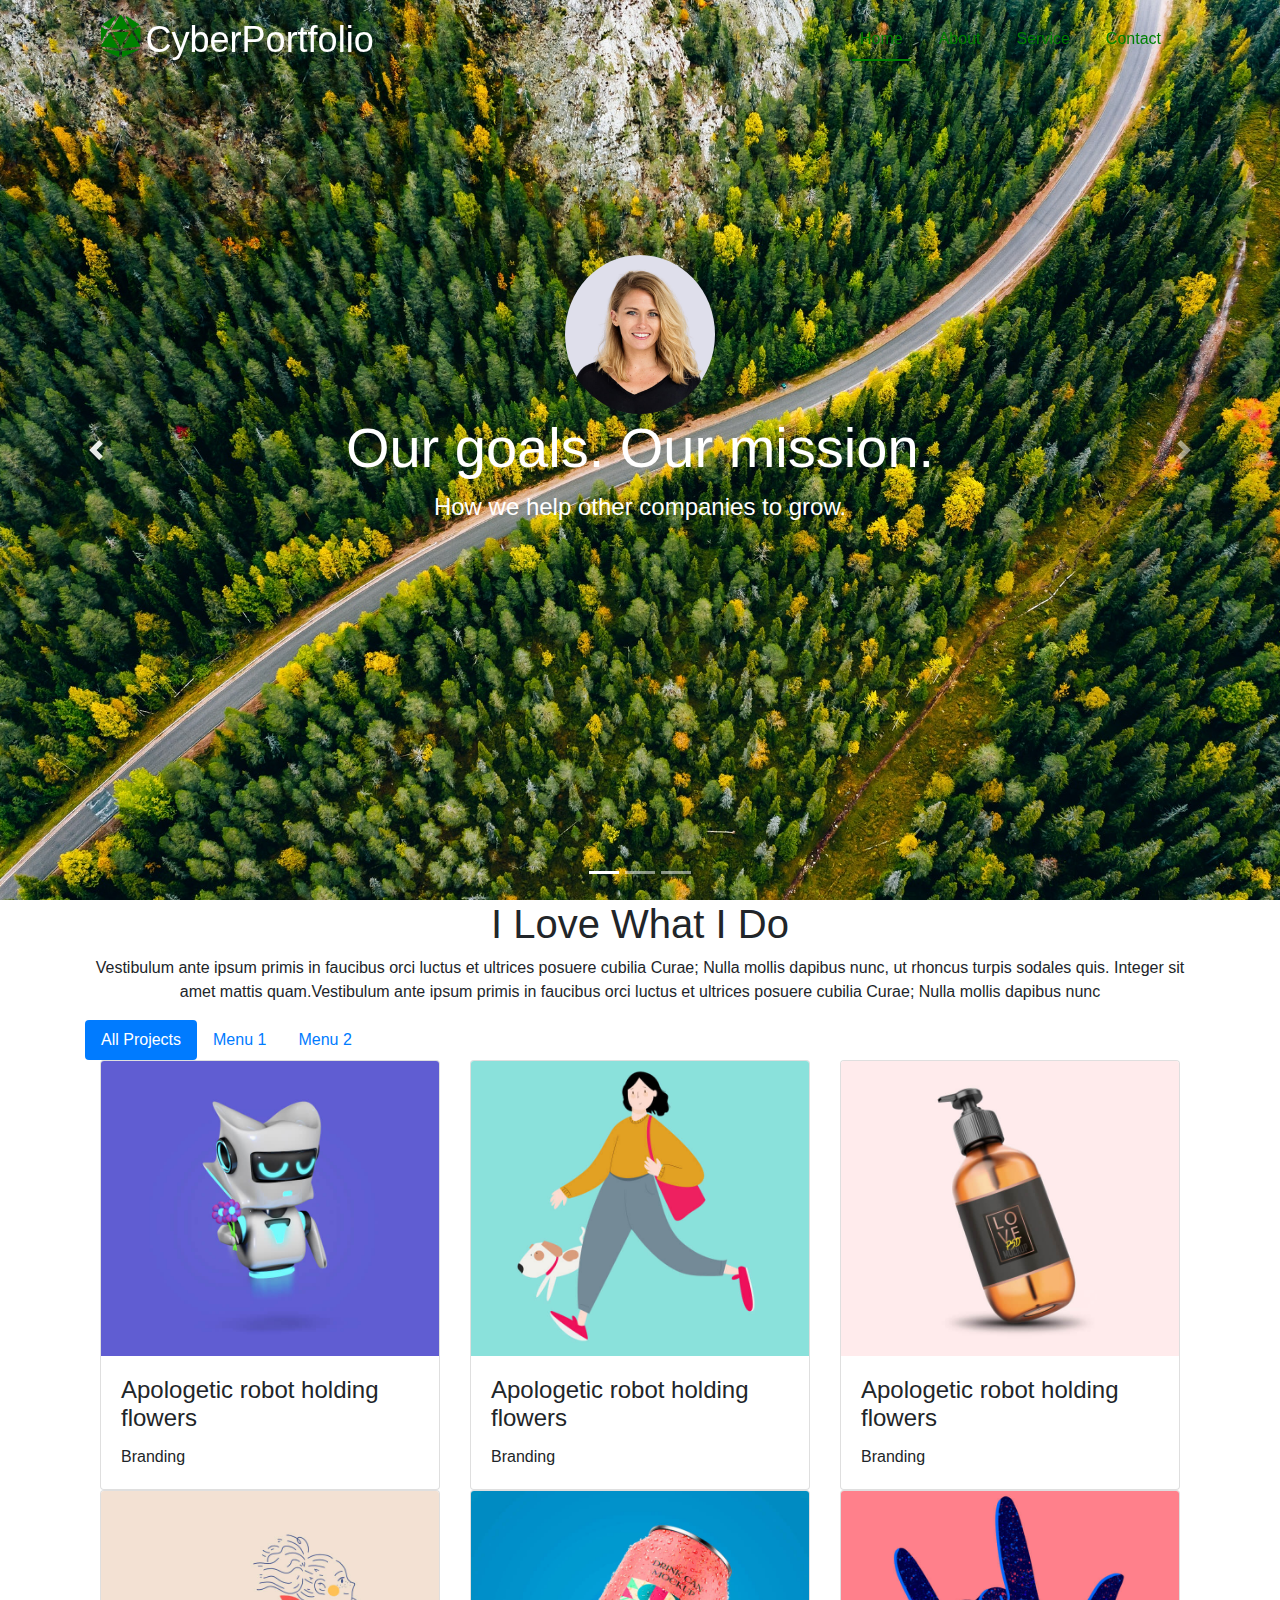
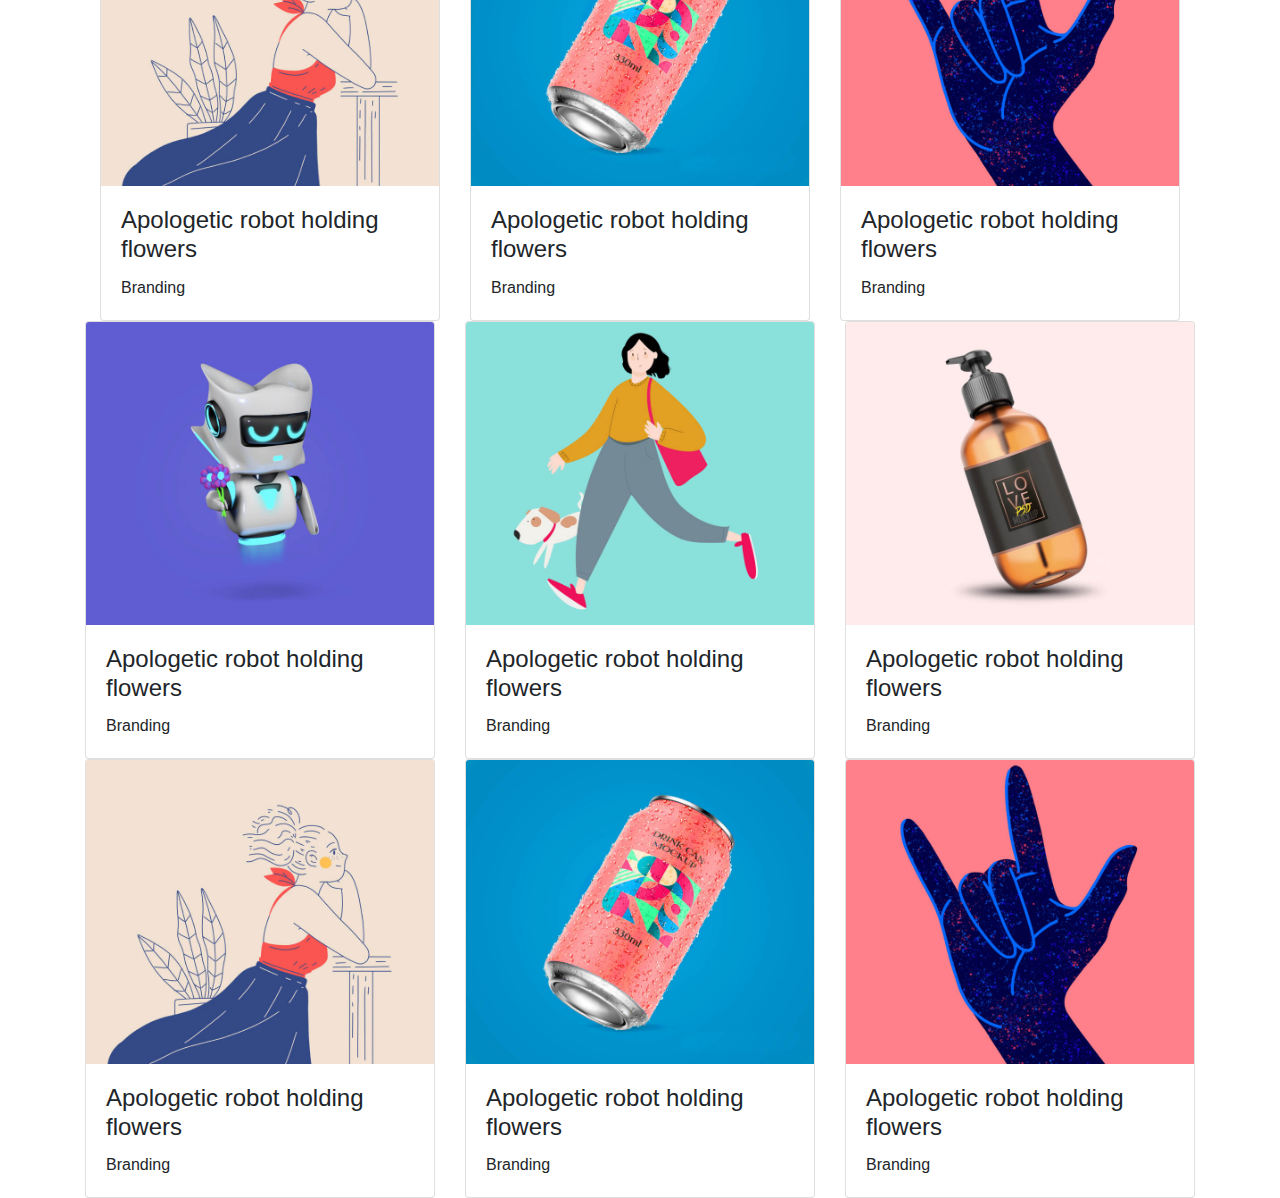
==== index.html @ f6d875bb "update index.html" ====
<!doctype html>
<html lang="en">
  <head>
    <title>My Portfolio</title>
    <!-- Required meta tags -->
    <meta charset="utf-8">
    <meta name="viewport" content="width=device-width, initial-scale=1, shrink-to-fit=no">

    <!-- Bootstrap CSS -->
    <link rel="stylesheet" href="https://stackpath.bootstrapcdn.com/bootstrap/4.3.1/css/bootstrap.min.css" integrity="sha384-ggOyR0iXCbMQv3Xipma34MD+dH/1fQ784/j6cY/iJTQUOhcWr7x9JvoRxT2MZw1T" crossorigin="anonymous">

    <!-- Font-awesome  -->
    <link
      rel="stylesheet"
      href="https://cdnjs.cloudflare.com/ajax/libs/font-awesome/5.15.4/css/all.min.css"
      integrity="sha512-1ycn6IcaQQ40/MKBW2W4Rhis/DbILU74C1vSrLJxCq57o941Ym01SwNsOMqvEBFlcgUa6xLiPY/NS5R+E6ztJQ=="
      crossorigin="anonymous"
      referrerpolicy="no-referrer"
    />

    <link rel="stylesheet" href="./css/style.css">
  </head>
  <body>
      <!-- Header  -->
      <header class="container">
        <nav class="navbar navbar-expand-md navbar-dark">
            <!-- Brand -->
            <a class="navbar-brand" href="#">
                <i class="fas fa-dice-d20"></i>
                <span>CyberPortfolio</span>
            </a>
          
            <!-- Toggler/collapsibe Button -->
            <button class="navbar-toggler" type="button" data-toggle="collapse" data-target="#collapsibleNavbar">
              <span class="navbar-toggler-icon"></span>
            </button>
          
            <!-- Navbar links -->
            <div class="collapse navbar-collapse" id="collapsibleNavbar">
              <ul class="navbar-nav ml-auto">
                <li class="nav-item active">
                  <a class="nav-link" href="#">Home</a>
                </li>
                <li class="nav-item">
                  <a class="nav-link" href="#">About</a>
                </li>
                <li class="nav-item">
                  <a class="nav-link" href="#">Service</a>
                </li>
                <li class="nav-item">
                    <a class="nav-link" href="#">Contact</a>
                </li>
              </ul>
            </div>
          </nav>
      </header>

      <!-- Carousel -->
      <div id="demo" class="carousel slide " data-ride="carousel">

        <!-- Indicators -->
        <ul class="carousel-indicators">
          <li data-target="#demo" data-slide-to="0" class="active"></li>
          <li data-target="#demo" data-slide-to="1"></li>
          <li data-target="#demo" data-slide-to="2"></li>
        </ul>
      
        <!-- The slideshow -->
        <div class="carousel-inner">
          <div class="carousel-item active">
            <div class="carousel-caption">
              <div class="img__thumb">
                <img class="img-fluid rounded-circle" src="./images/01-3.jpg" alt="">
              </div>
              <h3>Our goals. Our mission.</h3>
              <p>How we help other companies to grow.</p>
            </div>
          </div>
          <div class="carousel-item">
            <div class="carousel-caption">
              <div class="img__thumb">
                <img class="img-fluid rounded-circle" src="./images/02-3.jpg" alt="">
              </div>
              <h3>Our goals. Our mission.</h3>
              <p>How we help other companies to grow.</p>
            </div>
          </div>
          <div class="carousel-item">
            <div class="carousel-caption">
              <div class="img__thumb">
                <img class="img-fluid rounded-circle" src="./images/03-3.jpg" alt="">
              </div>
              <h3>Our goals. Our mission.</h3>
              <p>How we help other companies to grow.</p>
            </div>
          </div>
        </div>
      
        <!-- Left and right controls -->
        <a class="carousel-control-prev" href="#demo" data-slide="prev">
          <span class="carousel-control-prev-icon"></span>
        </a>
        <a class="carousel-control-next" href="#demo" data-slide="next">
          <span class="carousel-control-next-icon"></span>
        </a>
      
      </div>

      <!-- Project  -->
      <section id="project" class="container">
        <div class="project__title text-center">
          <h1>I Love What I Do</h1>
          <p>Vestibulum ante ipsum primis in faucibus orci luctus et ultrices posuere cubilia Curae; Nulla mollis dapibus nunc, ut rhoncus turpis sodales quis. Integer sit amet mattis quam.Vestibulum ante ipsum primis in faucibus orci luctus et ultrices posuere cubilia Curae; Nulla mollis dapibus nunc</p>
        </div>
        <div class="project__content">
          <!-- Nav pills -->
          <ul class="nav nav-pills">
            <li class="nav-item">
              <a class="nav-link active" data-toggle="pill" href="#allproject">All Projects</a>
            </li>
            <li class="nav-item">
              <a class="nav-link" data-toggle="pill" href="#menu1">Menu 1</a>
            </li>
            <li class="nav-item">
              <a class="nav-link" data-toggle="pill" href="#menu2">Menu 2</a>
            </li>
          </ul>

          <!-- Tab panes -->
          <div class="tab-content">
            <div class="tab-pane container active" id="allproject">
              <div class="row">
                <div class="col-4">
                  <div class="card">
                    <img class="card-img-top" src="./images/g1.jpg" alt="">
                    <div class="card-body">
                      <h4 class="card-title">Apologetic robot holding flowers</h4>
                      <p class="card-text">Branding</p>
                    </div>
                  </div>
                </div>
                <div class="col-4">
                  <div class="card">
                    <img class="card-img-top" src="./images/g2.jpg" alt="">
                    <div class="card-body">
                      <h4 class="card-title">Apologetic robot holding flowers</h4>
                      <p class="card-text">Branding</p>
                    </div>
                  </div>
                </div>
                <div class="col-4">
                  <div class="card">
                    <img class="card-img-top" src="./images/g3.jpg" alt="">
                    <div class="card-body">
                      <h4 class="card-title">Apologetic robot holding flowers</h4>
                      <p class="card-text">Branding</p>
                    </div>
                  </div>
                </div>
                <div class="col-4">
                  <div class="card">
                    <img class="card-img-top" src="./images/g4.jpg" alt="">
                    <div class="card-body">
                      <h4 class="card-title">Apologetic robot holding flowers</h4>
                      <p class="card-text">Branding</p>
                    </div>
                  </div>
                </div>
                <div class="col-4">
                  <div class="card">
                    <img class="card-img-top" src="./images/g5.jpg" alt="">
                    <div class="card-body">
                      <h4 class="card-title">Apologetic robot holding flowers</h4>
                      <p class="card-text">Branding</p>
                    </div>
                  </div>
                </div>
                <div class="col-4">
                  <div class="card">
                    <img class="card-img-top" src="./images/g6.jpg" alt="">
                    <div class="card-body">
                      <h4 class="card-title">Apologetic robot holding flowers</h4>
                      <p class="card-text">Branding</p>
                    </div>
                  </div>
                </div>
              </div>
            </div>
            <div class="tab-pane container fade" id="menu1">Menu1</div>
            <div class="tab-pane container fade" id="menu2">Menu2</div>
          </div>

          <div class="row">
            <div class="col-4">
              <div class="card">
                <img class="card-img-top" src="./images/g1.jpg" alt="">
                <div class="card-body">
                  <h4 class="card-title">Apologetic robot holding flowers</h4>
                  <p class="card-text">Branding</p>
                </div>
              </div>
            </div>
            <div class="col-4">
              <div class="card">
                <img class="card-img-top" src="./images/g2.jpg" alt="">
                <div class="card-body">
                  <h4 class="card-title">Apologetic robot holding flowers</h4>
                  <p class="card-text">Branding</p>
                </div>
              </div>
            </div>
            <div class="col-4">
              <div class="card">
                <img class="card-img-top" src="./images/g3.jpg" alt="">
                <div class="card-body">
                  <h4 class="card-title">Apologetic robot holding flowers</h4>
                  <p class="card-text">Branding</p>
                </div>
              </div>
            </div>
            <div class="col-4">
              <div class="card">
                <img class="card-img-top" src="./images/g4.jpg" alt="">
                <div class="card-body">
                  <h4 class="card-title">Apologetic robot holding flowers</h4>
                  <p class="card-text">Branding</p>
                </div>
              </div>
            </div>
            <div class="col-4">
              <div class="card">
                <img class="card-img-top" src="./images/g5.jpg" alt="">
                <div class="card-body">
                  <h4 class="card-title">Apologetic robot holding flowers</h4>
                  <p class="card-text">Branding</p>
                </div>
              </div>
            </div>
            <div class="col-4">
              <div class="card">
                <img class="card-img-top" src="./images/g6.jpg" alt="">
                <div class="card-body">
                  <h4 class="card-title">Apologetic robot holding flowers</h4>
                  <p class="card-text">Branding</p>
                </div>
              </div>
            </div>
          </div>
        </div>
      </section>








      
    <!-- Optional JavaScript -->
    <!-- jQuery first, then Popper.js, then Bootstrap JS -->
    <script src="https://code.jquery.com/jquery-3.3.1.slim.min.js" integrity="sha384-q8i/X+965DzO0rT7abK41JStQIAqVgRVzpbzo5smXKp4YfRvH+8abtTE1Pi6jizo" crossorigin="anonymous"></script>
    <script src="https://cdnjs.cloudflare.com/ajax/libs/popper.js/1.14.7/umd/popper.min.js" integrity="sha384-UO2eT0CpHqdSJQ6hJty5KVphtPhzWj9WO1clHTMGa3JDZwrnQq4sF86dIHNDz0W1" crossorigin="anonymous"></script>
    <script src="https://stackpath.bootstrapcdn.com/bootstrap/4.3.1/js/bootstrap.min.js" integrity="sha384-JjSmVgyd0p3pXB1rRibZUAYoIIy6OrQ6VrjIEaFf/nJGzIxFDsf4x0xIM+B07jRM" crossorigin="anonymous"></script>
  </body>
</html>
---- css/style.css ----
* {
    box-sizing: border-box;
    margin: 0;
    padding: 0;
}

/* Header */

header {
    position: absolute;
    z-index: 1;
    left: 50%;
    transform: translateX(-50%);
}

.navbar-brand i {
    color: green;
    font-size: 42px;
}

.navbar-brand span {
    font-size: 36px;
}

.navbar-nav .nav-item {
    margin: 0 10px; 
}

.navbar-nav .nav-item::after {
    content: "";
    width: 0;
    display: block;
    height: 2px;
    background-color: green;
}

.navbar-nav .nav-item.active::after {
    width: 100%;
}

.navbar-nav .nav-item:hover::after {
    width: 100%;
    transition: all 0.5s;
}

.navbar-nav .nav-item.active .nav-link {
    color: green;    
}

.navbar-nav .nav-item .nav-link {
    color: green;
    transition: all 0.5s;
}

/* Carousel  */

.carousel-item {
    height: 100vh;
    background-position: center;
    background-size: cover;
}

.carousel-caption h3 {
    font-size: 56px;
    font-weight: 500;
    margin: 0 0 8px;
}

.carousel-caption p {
    font-size: 24px ;
}

.carousel-item:nth-child(1) {
    background-image: url("./../images/finland.jpg");
}

.carousel-item:nth-child(2) {
    background-image: url("./../images/mountains.jpg");
}

.carousel-item:nth-child(3) {
    background-image: url("./../images/mountains-1.jpg");
}

.img__thumb {
    width: 150px;
    margin: auto;
}

.carousel-caption {
    top: 50%;
    transform: translateY(-50%);
}
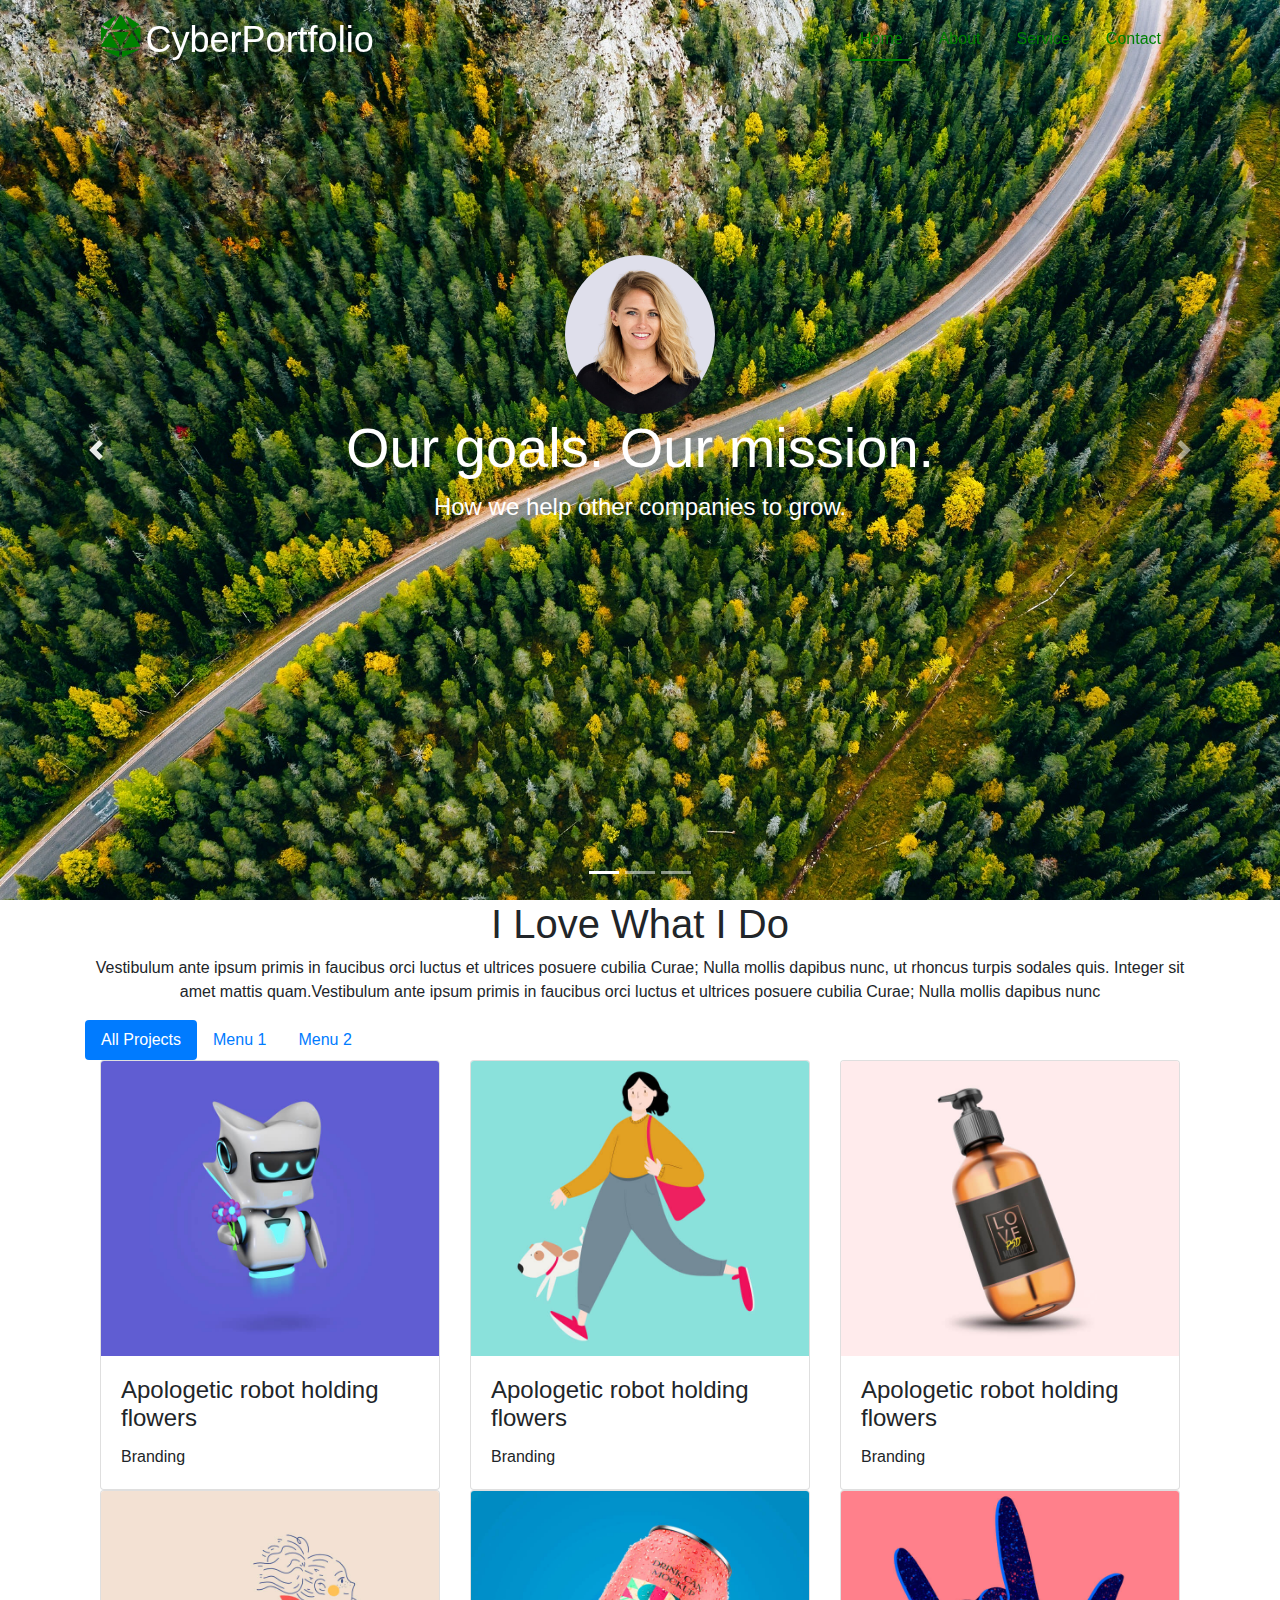
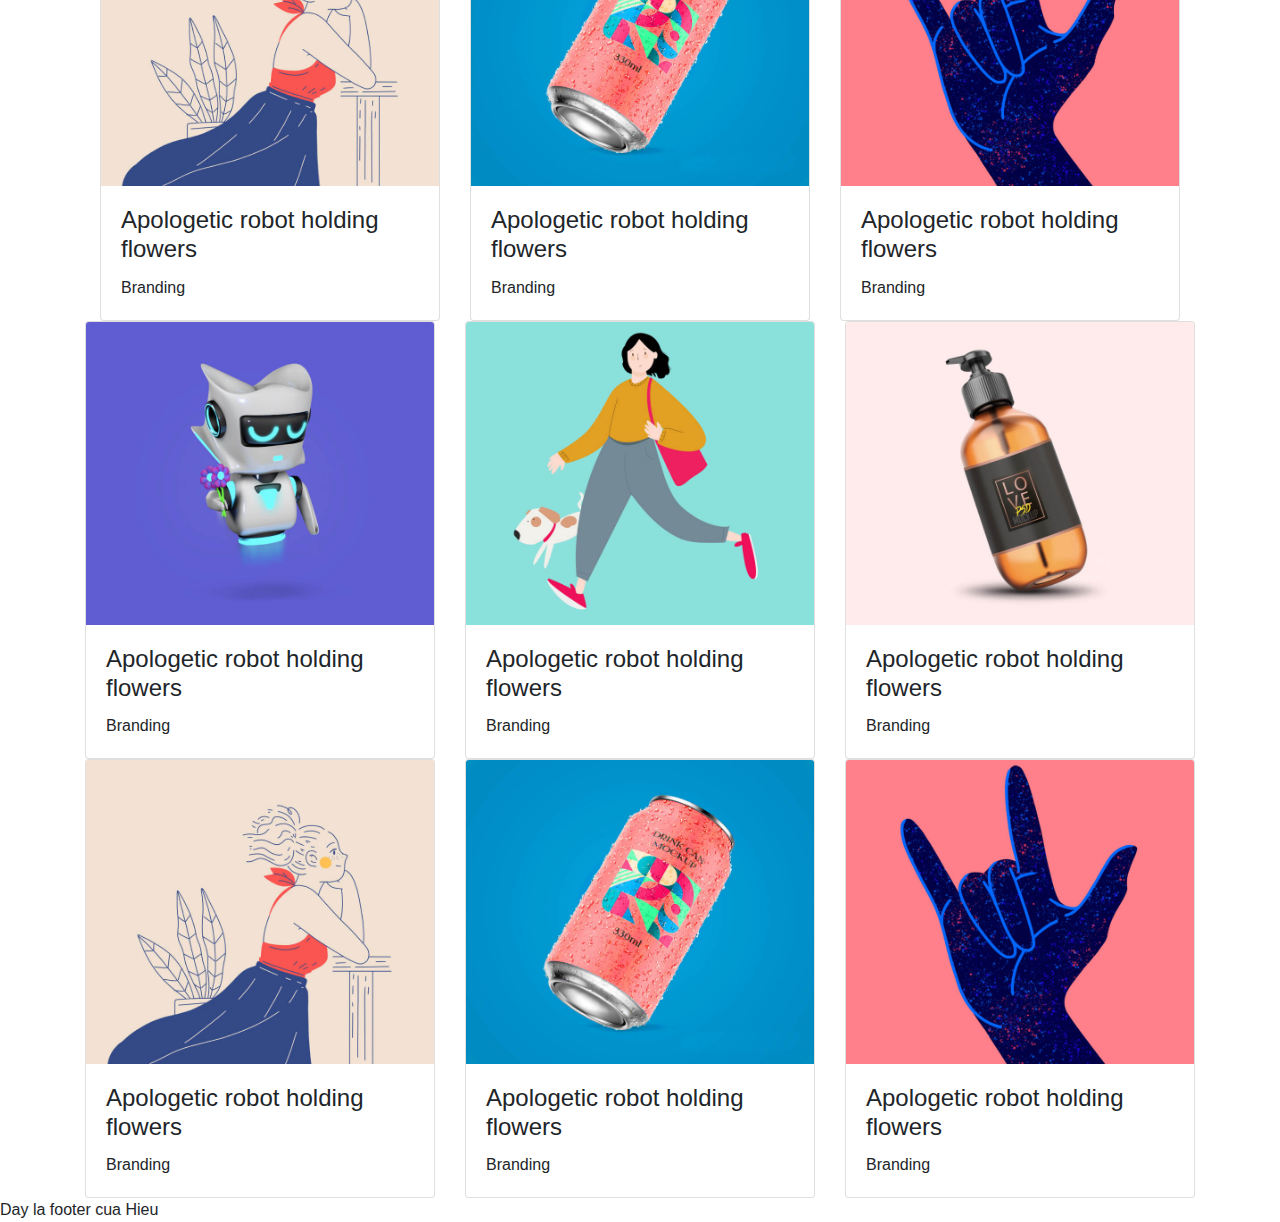
==== commit 1bf9f006: "footer by Hieu" ====
--- a/index.html
+++ b/index.html
@@ -249,7 +249,7 @@
         </div>
       </section>
 
-
+      <footer>Day la footer cua Hieu</footer>
 
 
 
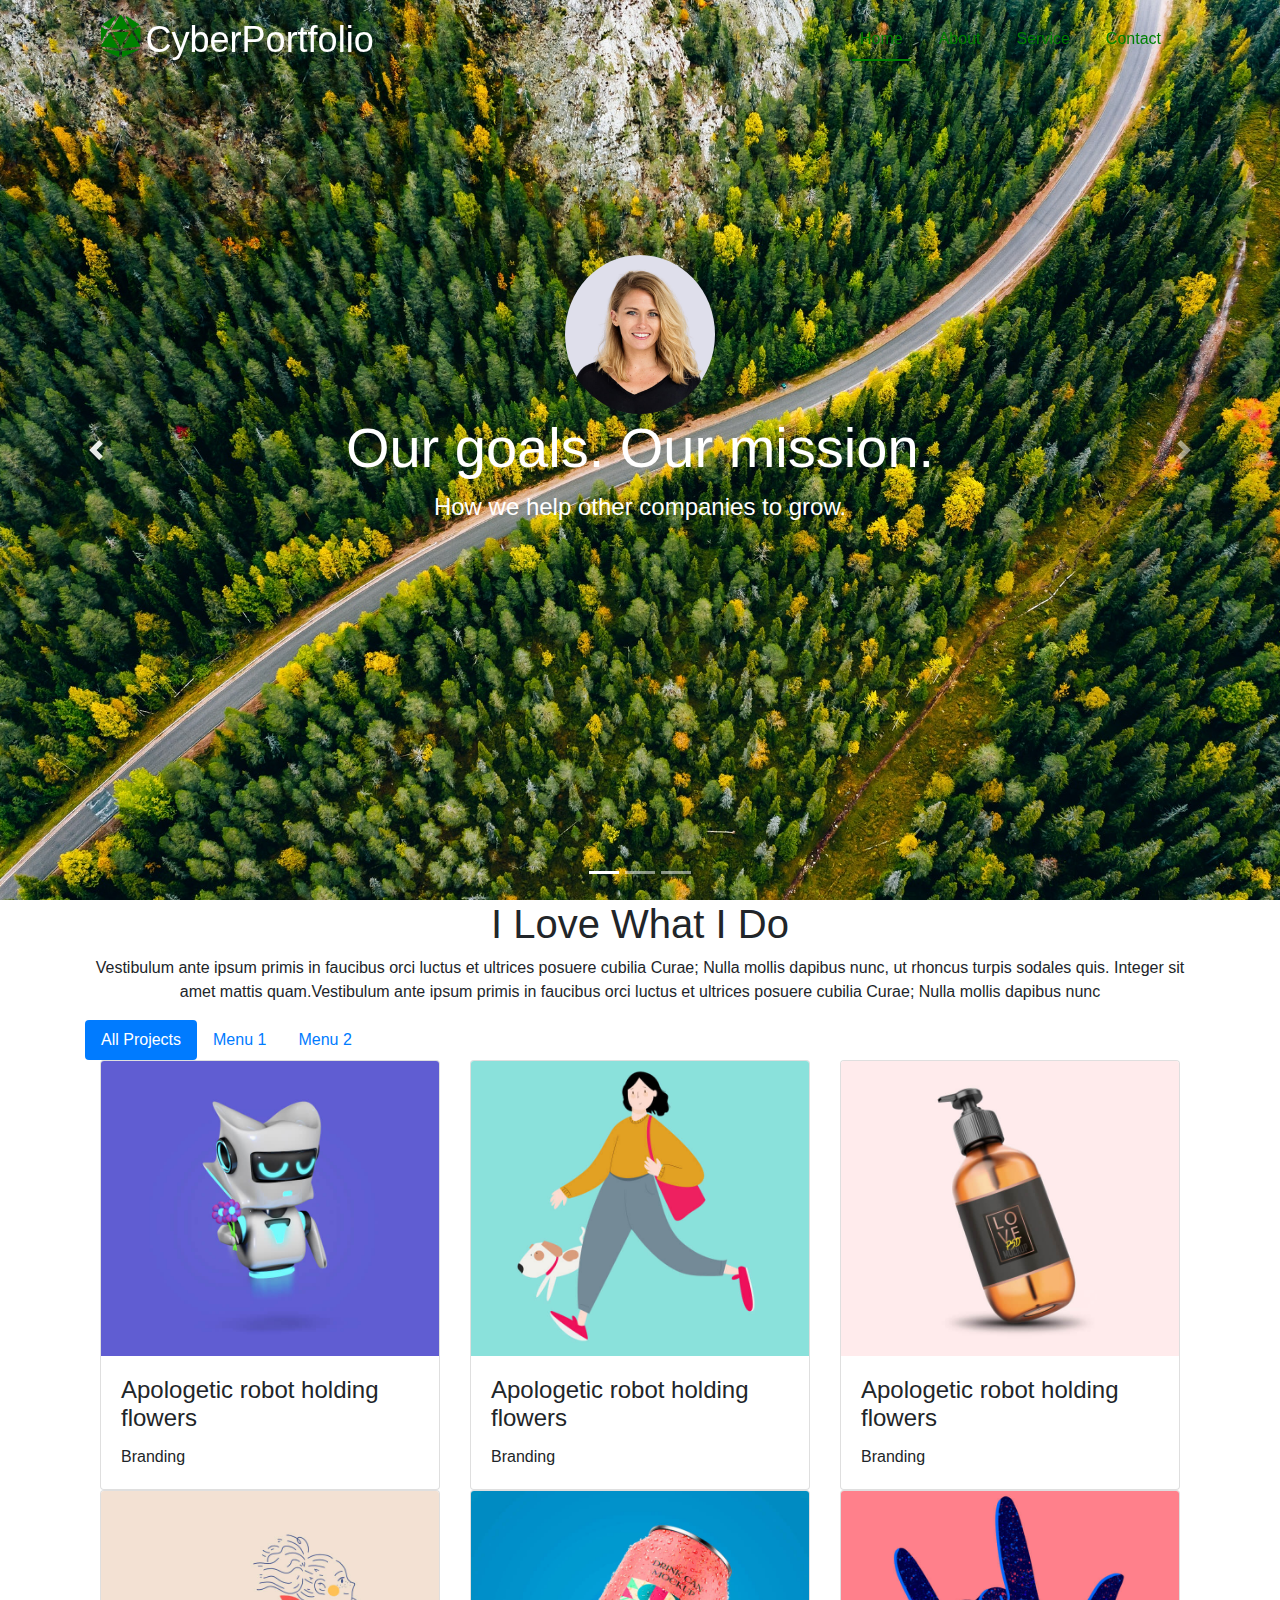
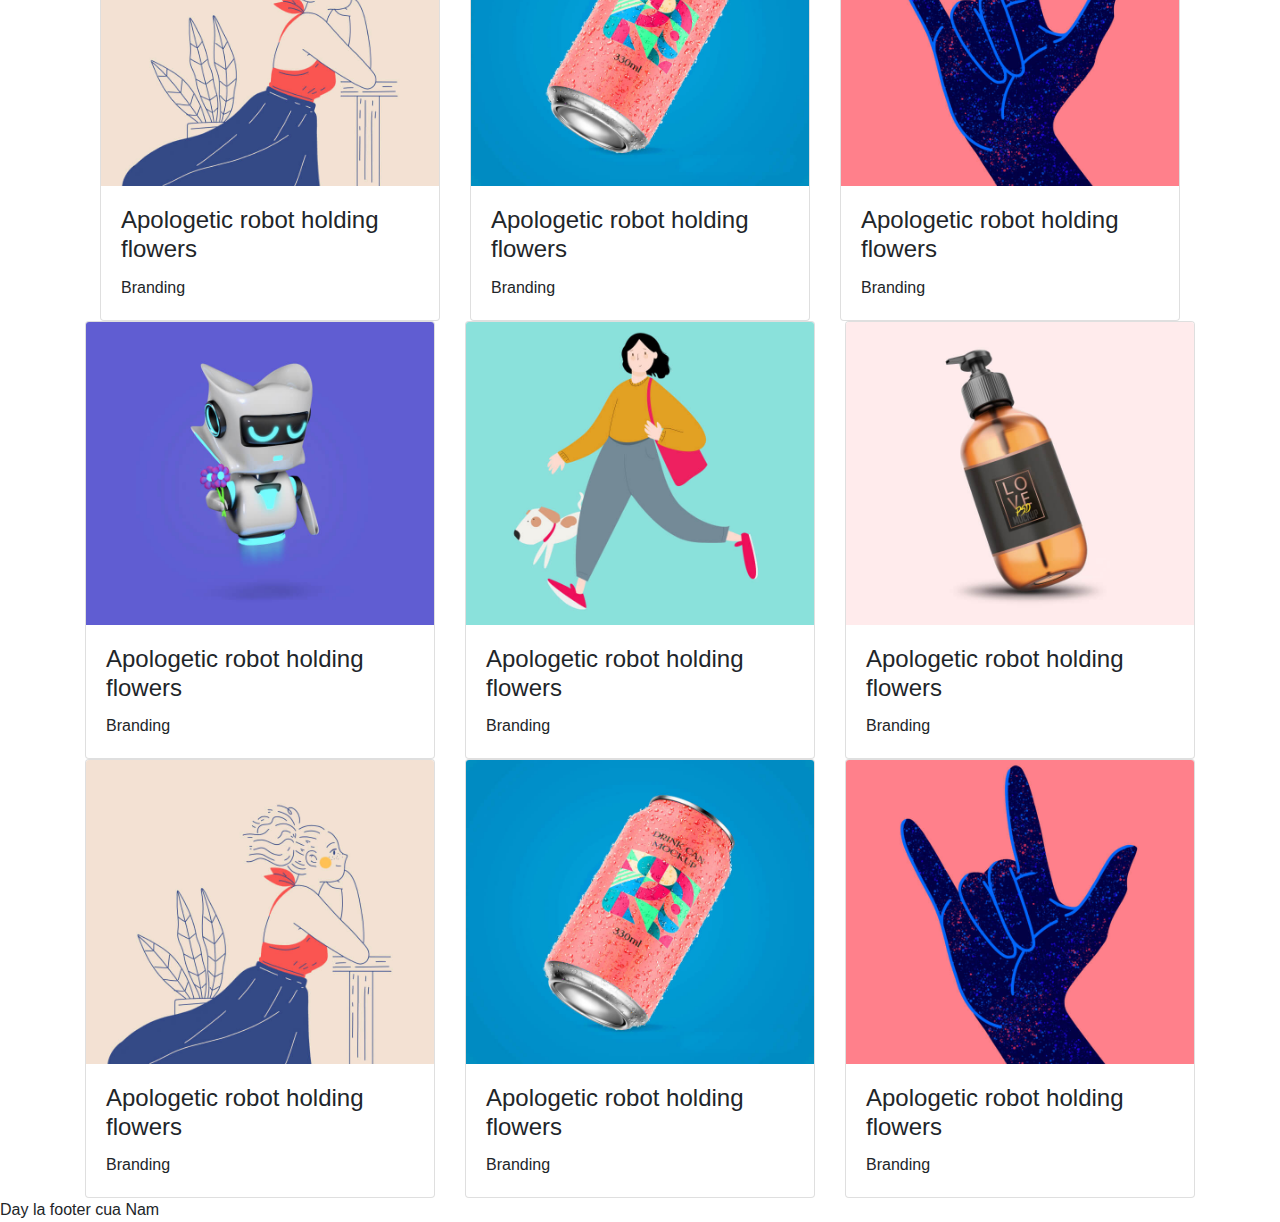
==== commit 91d84c7b: "footer by nam" ====
--- a/index.html
+++ b/index.html
@@ -249,8 +249,8 @@
         </div>
       </section>
 
-      <footer>Day la footer cua Hieu</footer>
-
+
+      <footer>Day la footer cua Nam</footer>
 
 
 
